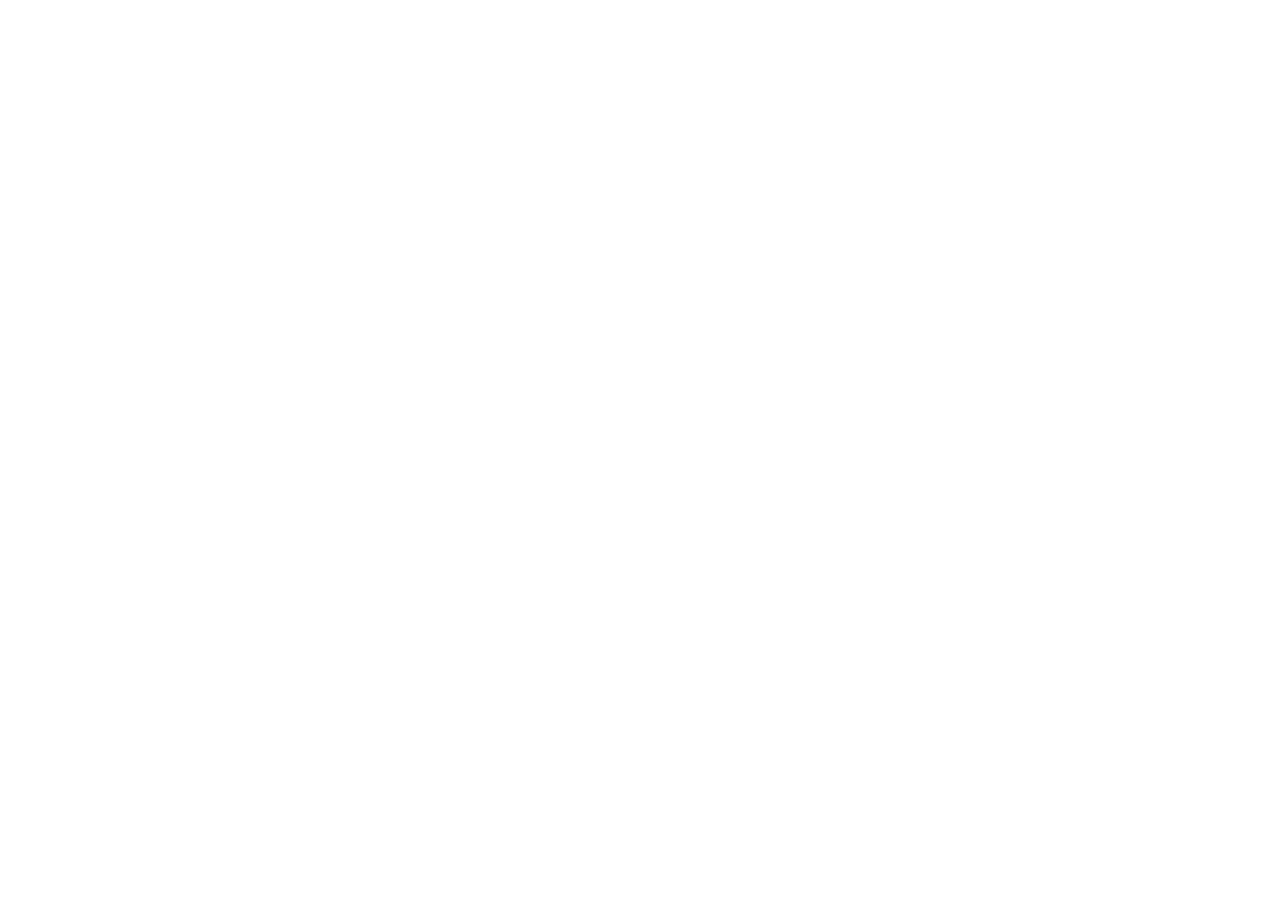
==== Exam.html @ 9e0370f5 "17" ====
<!DOCTYPE html>
<html lang="en">
<head>
    <meta charset="UTF-8">
    <meta name="viewport" content="width=device-width, initial-scale=1.0">
    <title>Document</title>
</head>
<body>
    
</body>
</html>
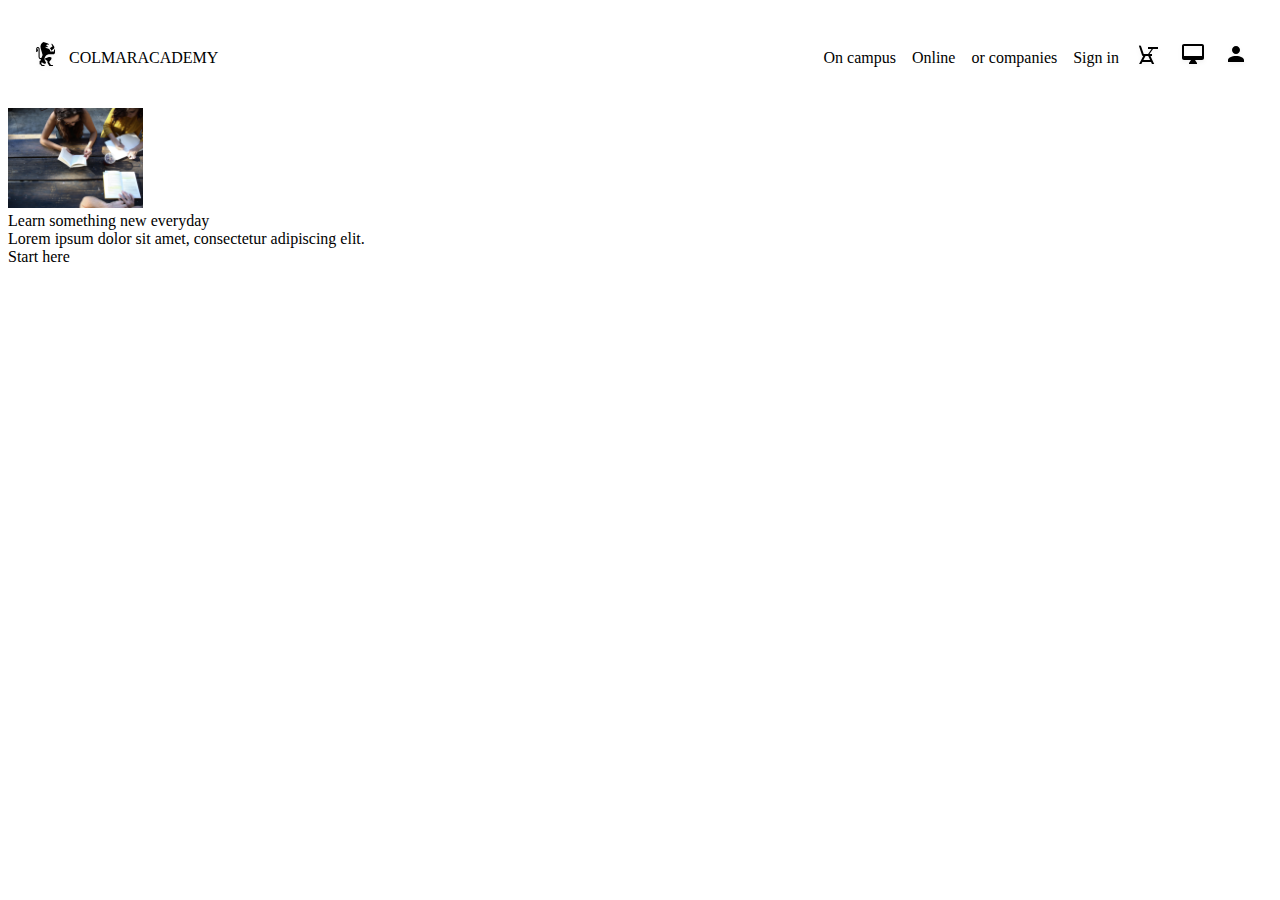
==== commit 674d2c13: "17" ====
--- a/Exam.html
+++ b/Exam.html
@@ -4,8 +4,37 @@
     <meta charset="UTF-8">
     <meta name="viewport" content="width=device-width, initial-scale=1.0">
     <title>Document</title>
+    <link rel="stylesheet" href="Exam.css">
 </head>
+
 <body>
+        <header>
+        <div class ="h">
+            <div><img src="/capstone_colmar_assets/images/ic-logo.svg" alt=""></div>
+            <div >COLMAR</>ACADEMY</div>
+        </div>
+        <div class="font">
+            <div >On campus</div>
+            <div>Online</div>
+            <div>or companies</div>
+            <div>Sign in</div>
+            <div class="icon">
+            <div><img src="/capstone_colmar_assets/images/ic-on-campus.svg" alt=""></div>
+            <div><img src="/capstone_colmar_assets/images/ic-online.svg" alt=""></div>
+            <div><img src="/capstone_colmar_assets/images/ic-login.svg" alt=""></div>
+            </div>
+        </div>
+    </header>
     
+    <div>
+        <div><img src="/capstone_colmar_assets/images/banner.jpg" height="100px"></div>
+        <div>Learn something new everyday</div>
+        <div>Lorem ipsum dolor sit amet, consectetur adipiscing elit.</div>
+        <div>Start here</div>
+    </div>
+    <div>
+        
+    </div>
+
 </body>
 </html>--- a/Exam.css
+++ b/Exam.css
@@ -0,0 +1,27 @@
+header{
+ display: flex;
+ justify-content: space-between;
+ align-items: center;
+}
+
+.h{ 
+    display: flex;
+    margin: 32px 24px ;
+    gap: 10px;
+    align-items: center;
+}
+.font{
+    display: flex; 
+    gap: 16px; 
+    margin: 32px 24px ;
+    align-items: center;
+}
+.icon{
+   display: flex;
+   align-items: center;
+   gap: 16px; 
+   
+}
+@media screen {
+    
+}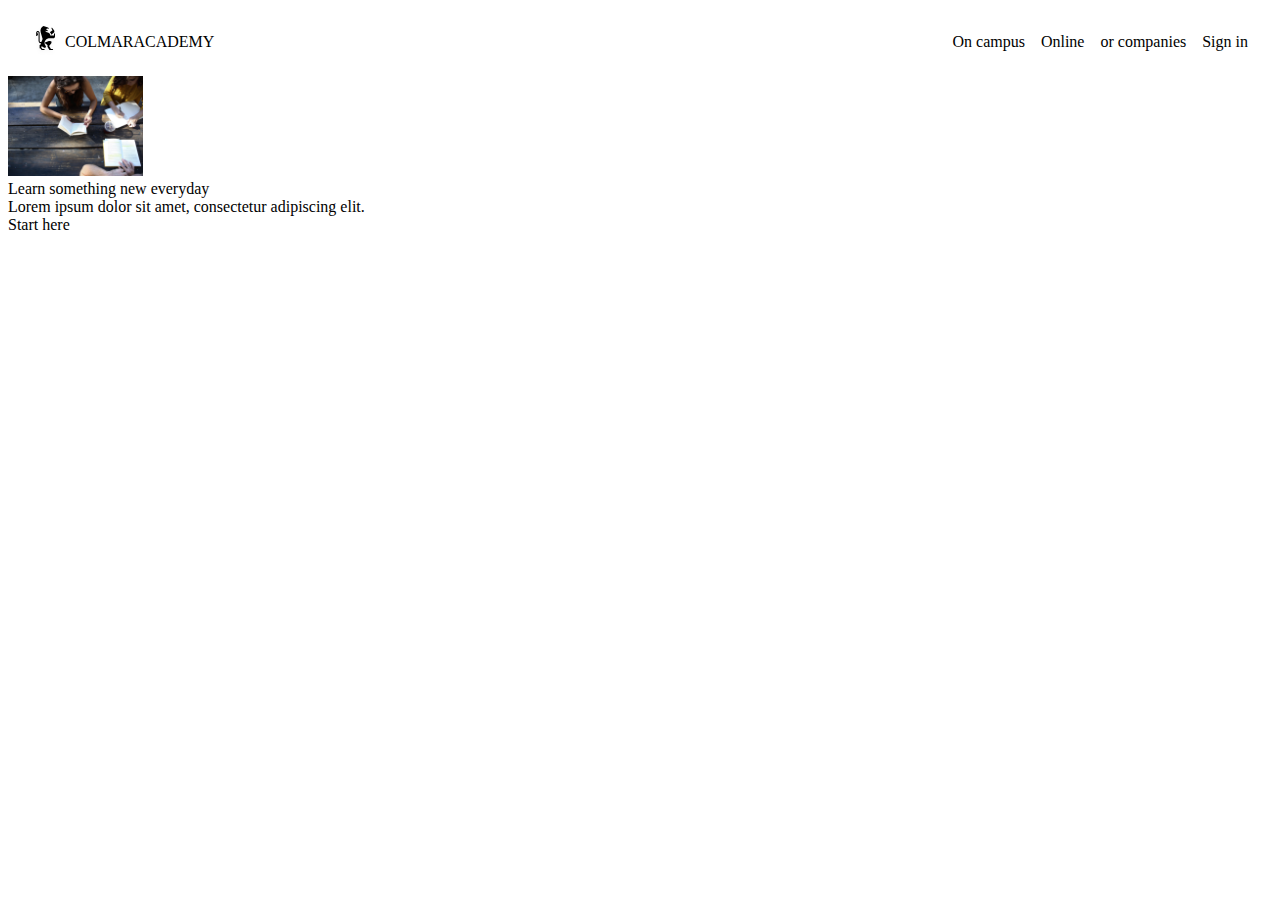
==== commit e36ffaea: "nav bar" ====
--- a/Exam.html
+++ b/Exam.html
@@ -11,18 +11,16 @@
         <header>
         <div class ="h">
             <div><img src="/capstone_colmar_assets/images/ic-logo.svg" alt=""></div>
-            <div >COLMAR</>ACADEMY</div>
+            <div class="icon"><img src="/capstone_colmar_assets/images/ic-on-campus.svg" alt=""></div>
+            <div class="icon"><img src="/capstone_colmar_assets/images/ic-online.svg" alt=""></div>
+            <div class="icon"><img src="/capstone_colmar_assets/images/ic-login.svg" alt=""></div>
+            <div class="f">COLMAR</>ACADEMY</div>
         </div>
         <div class="font">
-            <div >On campus</div>
-            <div>Online</div>
-            <div>or companies</div>
-            <div>Sign in</div>
-            <div class="icon">
-            <div><img src="/capstone_colmar_assets/images/ic-on-campus.svg" alt=""></div>
-            <div><img src="/capstone_colmar_assets/images/ic-online.svg" alt=""></div>
-            <div><img src="/capstone_colmar_assets/images/ic-login.svg" alt=""></div>
-            </div>
+            <div class="f">On campus</div>
+            <div class="f">Online</div>
+            <div class="f">or companies</div>
+            <div class="f">Sign in</div>
         </div>
     </header>
     
@@ -33,7 +31,7 @@
         <div>Start here</div>
     </div>
     <div>
-        
+
     </div>
 
 </body>
--- a/Exam.css
+++ b/Exam.css
@@ -2,26 +2,48 @@
  display: flex;
  justify-content: space-between;
  align-items: center;
+ padding: 16px 0;
+ margin: 0 24px;
+ 
 }
 
 .h{ 
     display: flex;
-    margin: 32px 24px ;
-    gap: 10px;
+    gap: 6px;
+     /* justify-content:  space-between; */
     align-items: center;
+   
+    
 }
 .font{
     display: flex; 
     gap: 16px; 
-    margin: 32px 24px ;
     align-items: center;
 }
 .icon{
-   display: flex;
-   align-items: center;
+    display: flex;
+    justify-content: center;
+    align-items: center;
    gap: 16px; 
    
 }
-@media screen {
+  /* moblie */
+@media screen and (max-width: 895px) and (min-width: 400px) {
+    .f{
+        display: none;
+        padding: 16px 0;}
+     .h{
+        justify-content:  space-between;
+        align-items: center;
+        width: 100%;
+     }
+}
+
+/* web */
+@media screen and (max-width: 2000px)and (min-width: 600px) {
+    .icon{
+        display: none;
+
+    }
     
 }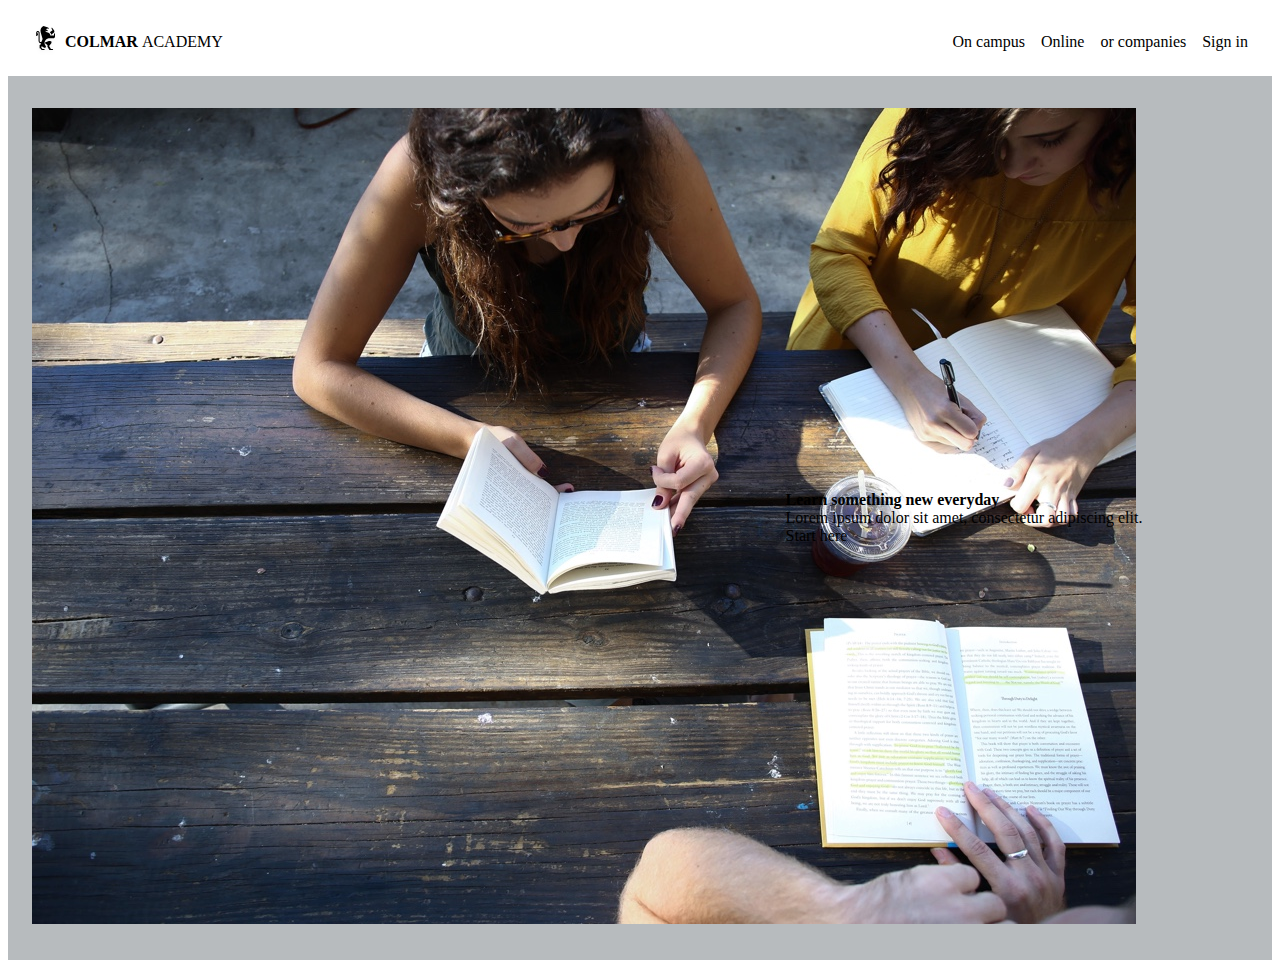
==== commit d874b9af: "img" ====
--- a/Exam.html
+++ b/Exam.html
@@ -14,7 +14,7 @@
             <div class="icon"><img src="/capstone_colmar_assets/images/ic-on-campus.svg" alt=""></div>
             <div class="icon"><img src="/capstone_colmar_assets/images/ic-online.svg" alt=""></div>
             <div class="icon"><img src="/capstone_colmar_assets/images/ic-login.svg" alt=""></div>
-            <div class="f">COLMAR</>ACADEMY</div>
+            <div class="f"><strong>COLMAR </strong>  ACADEMY</div>
         </div>
         <div class="font">
             <div class="f">On campus</div>
@@ -24,15 +24,16 @@
         </div>
     </header>
     
-    <div>
-        <div><img src="/capstone_colmar_assets/images/banner.jpg" height="100px"></div>
-        <div>Learn something new everyday</div>
-        <div>Lorem ipsum dolor sit amet, consectetur adipiscing elit.</div>
-        <div>Start here</div>
+    <div class="box1">
+        <div class="img"><img src="/capstone_colmar_assets/images/banner.jpg" ></div>
+
+        <div class="box2">
+            <div><strong>Learn something new everyday</strong></div>
+            <div>Lorem ipsum dolor sit amet, consectetur adipiscing elit.</div>
+            <div class="botton">Start here</div>
+        </div>
     </div>
-    <div>
 
-    </div>
 
 </body>
 </html>--- a/Exam.css
+++ b/Exam.css
@@ -1,3 +1,6 @@
+
+
+
 header{
  display: flex;
  justify-content: space-between;
@@ -10,10 +13,7 @@
 .h{ 
     display: flex;
     gap: 6px;
-     /* justify-content:  space-between; */
-    align-items: center;
-   
-    
+    align-items: center; 
 }
 .font{
     display: flex; 
@@ -25,8 +25,32 @@
     justify-content: center;
     align-items: center;
    gap: 16px; 
-   
 }
+
+
+
+
+.box1{
+    background-color: rgb(183, 187, 190);
+    display: flex;
+    padding: 32px 24px;
+    align-items: center;
+}
+
+.img{
+width: 60%;
+}
+
+.box2{
+    padding: 0px 24px;
+    gap: 10px;
+    justify-content: space-between;
+}
+
+
+
+
+
   /* moblie */
 @media screen and (max-width: 895px) and (min-width: 400px) {
     .f{
@@ -36,6 +60,7 @@
         justify-content:  space-between;
         align-items: center;
         width: 100%;
+        padding: 16px 0;
      }
 }
 
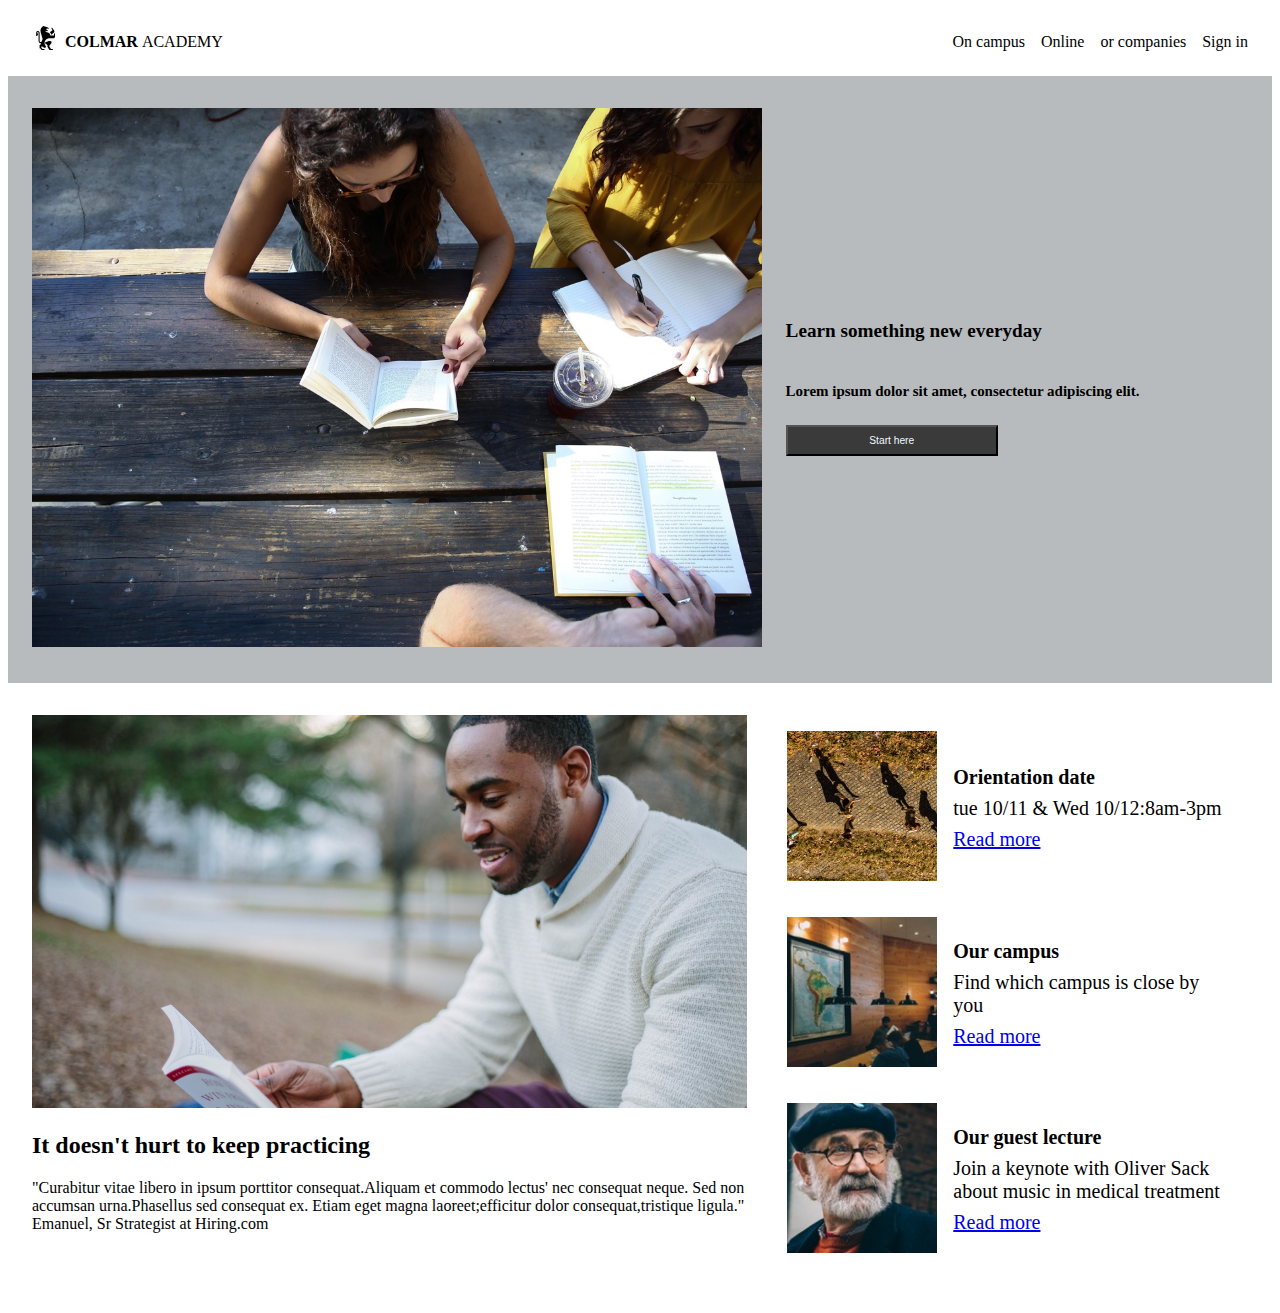
==== commit 7621fccd: "box2" ====
--- a/Exam.html
+++ b/Exam.html
@@ -14,7 +14,7 @@
             <div class="icon"><img src="/capstone_colmar_assets/images/ic-on-campus.svg" alt=""></div>
             <div class="icon"><img src="/capstone_colmar_assets/images/ic-online.svg" alt=""></div>
             <div class="icon"><img src="/capstone_colmar_assets/images/ic-login.svg" alt=""></div>
-            <div class="f"><strong>COLMAR </strong>  ACADEMY</div>
+            <div class="f"><strong>COLMAR </strong>ACADEMY</div>
         </div>
         <div class="font">
             <div class="f">On campus</div>
@@ -22,18 +22,81 @@
             <div class="f">or companies</div>
             <div class="f">Sign in</div>
         </div>
-    </header>
-    
+        </header>
+
+
+    <!-- box1 -->
     <div class="box1">
-        <div class="img"><img src="/capstone_colmar_assets/images/banner.jpg" ></div>
+        <div class="img1"><img src="/capstone_colmar_assets/images/banner.jpg" ></div>
+        <div class="box11">
+            <h2>Learn something new everyday</h2>
+            <div><h3>Lorem ipsum dolor sit amet, consectetur adipiscing elit.</h3></div>
+            <button>Start here</button>
+        </div>
+    </div>
 
-        <div class="box2">
-            <div><strong>Learn something new everyday</strong></div>
-            <div>Lorem ipsum dolor sit amet, consectetur adipiscing elit.</div>
-            <div class="botton">Start here</div>
+<!-- box2 -->
+    <div class="box2">
+        
+    <div class="box21">
+            <img src="/capstone_colmar_assets/images/information-main.jpg" alt="">
+
+        <div class="box23">
+            <h2>It doesn't hurt to keep practicing</h2>
+            <p>"Curabitur vitae libero in ipsum porttitor consequat.Aliquam et commodo lectus' nec consequat neque.
+            Sed non accumsan urna.Phasellus sed consequat ex. 
+            Etiam eget magna laoreet;efficitur dolor consequat,tristique ligula."</p>
+            <span>Emanuel, Sr Strategist at Hiring.com</span>  
         </div>
     </div>
 
 
+        <div class="box22">
+            <div class="box221">
+                <div class="img2"><img src="/capstone_colmar_assets/images/information-orientation.jpg" alt=""></div>
+                <div class="box221-1" >
+                <h4>Orientation date</h4>
+                <p>tue 10/11 & Wed 10/12:8am-3pm</p>
+                <a href="/capstone_colmar_assets/videos/thesis.mp4">Read more</a>
+                </div>
+            
+            </div>
+            
+            <div class="box221">
+                <div class="img2"><img src="/capstone_colmar_assets/images/information-campus.jpg" alt=""></div>
+                <div class="box221-1" >
+                <h4>Our campus</h4>
+                <p>Find which campus is close by you</p>
+                <a href="/capstone_colmar_assets/videos/thesis.mp4">Read more</a>
+                </div>
+            
+            </div>
+            
+            <div class="box221">
+                <div class="img2"><img src="/capstone_colmar_assets/images/information-guest-lecture.jpg" alt=""></div>
+                <div class="box221-1" >
+                <h4>Our guest lecture</h4>
+                <p>Join a keynote with Oliver Sack about music in medical treatment </p>
+                <a href="/capstone_colmar_assets/videos/thesis.mp4">Read more</a>
+                </div>
+            
+            </div>
+            
+        </div>
+    </div>
+
+
+<!-- box3 -->
+ <!-- <div>
+    <div>Start learning</div>
+    <div>
+        <div><img src="/capstone_colmar_assets/images/course-software.jpg" alt=""></div>
+    <div>Software emgineering</div>
+    <h2>COURSES</h2>
+    <p> Web Development, Mobile </p>
+    <p> Development,iot,APls </p>
+    </div>
+ </div> -->
+
 </body>
 </html>--- a/Exam.css
+++ b/Exam.css
@@ -1,5 +1,10 @@
 
-
+p{
+    margin: 0;
+}
+h4{
+    margin: 0;
+}
 
 header{
  display: flex;
@@ -28,31 +33,81 @@
 }
 
 
-
-
+/* box1 */
 .box1{
     background-color: rgb(183, 187, 190);
     display: flex;
-    padding: 32px 24px;
-    align-items: center;
+    flex-direction: row;
+   padding: 32px 24px;
+    gap: 24px;
+}
+.img1{
+width: 60%;
+}
+img{
+    width: 100%;
+}
+.box11{
+    display: flex;
+    flex-direction: column;
+    justify-content: center;
+    gap: 10px;
+   font-size: 80%;
+}
+button{
+    background-color: rgb(59, 58, 58);
+    padding: 8px 0;
+   font-size: 80%;
+   color: aliceblue;
+   width: 60%;
 }
 
-.img{
-width: 60%;
+/* box2 */
+.box2{
+    display: flex;
+    flex-direction: row;
+     padding: 32px 24px;
+    gap: 24px;
 }
+.box21{
+    width: 60%;
+}
+.box23{
+ 
+} 
+.box22{
+    width: 40%;
+}
+.img2{
+    width: 35%;
+}
+.box221{
+    display: flex;
+    flex-direction: row;
+    padding: 16px 16px;
 
-.box2{
-    padding: 0px 24px;
-    gap: 10px;
-    justify-content: space-between;
+}
+.box221-1{
+    width: 65%;
+    gap:8px;
+    display: flex;
+    justify-content: center;
+    flex-direction: column;
+    padding-left: 16px;
+   font-size: 20px;
 }
 
 
 
 
 
+
+/* body:hover{
+    background-color: rgb(0, 119, 237);
+} */
+
   /* moblie */
-@media screen and (max-width: 895px) and (min-width: 400px) {
+@media screen and (max-width: 700px) and (min-width: 400px) {
     .f{
         display: none;
         padding: 16px 0;}
@@ -62,13 +117,18 @@
         width: 100%;
         padding: 16px 0;
      }
+     .box1{
+        display: flex;
+        flex-direction: column;
+     }
+     
 }
 
 /* web */
-@media screen and (max-width: 2000px)and (min-width: 600px) {
+@media screen and (max-width:2000px)and (min-width: 600px) {
     .icon{
         display: none;
-
     }
     
+    
 }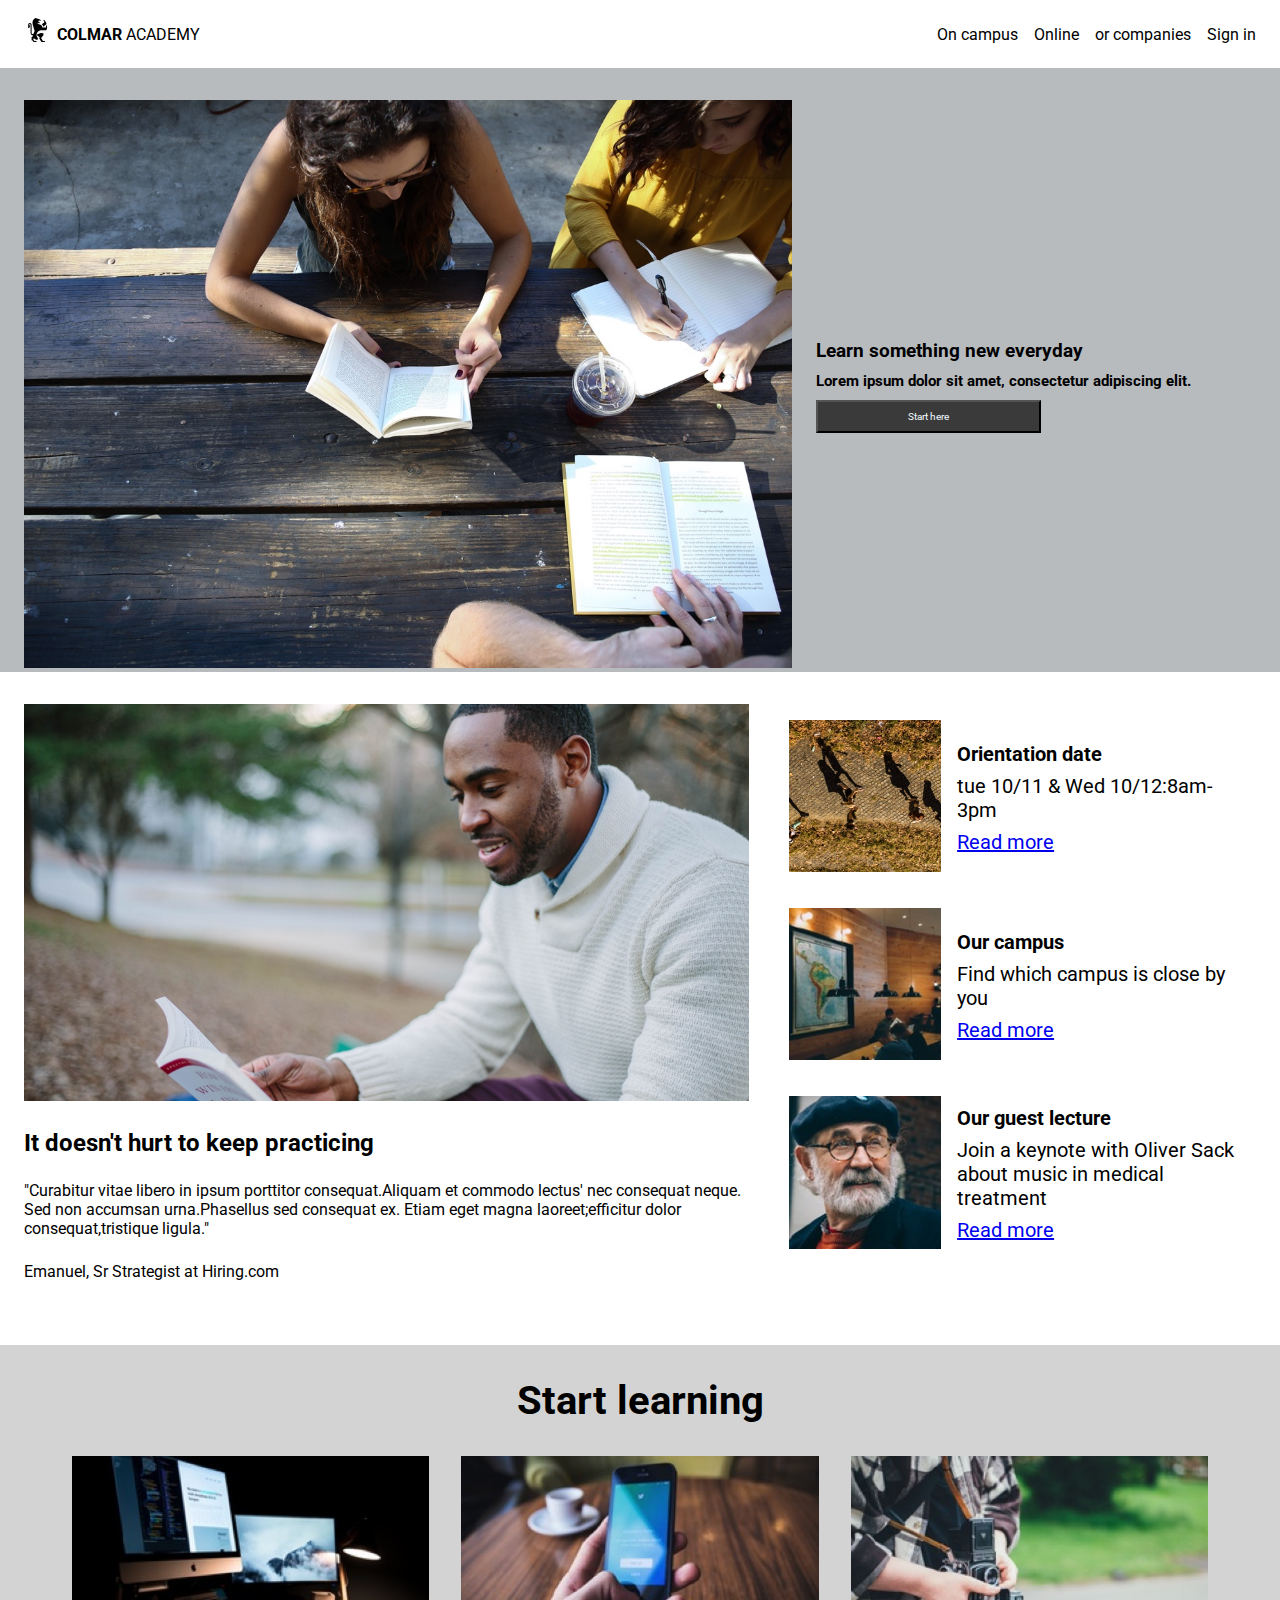
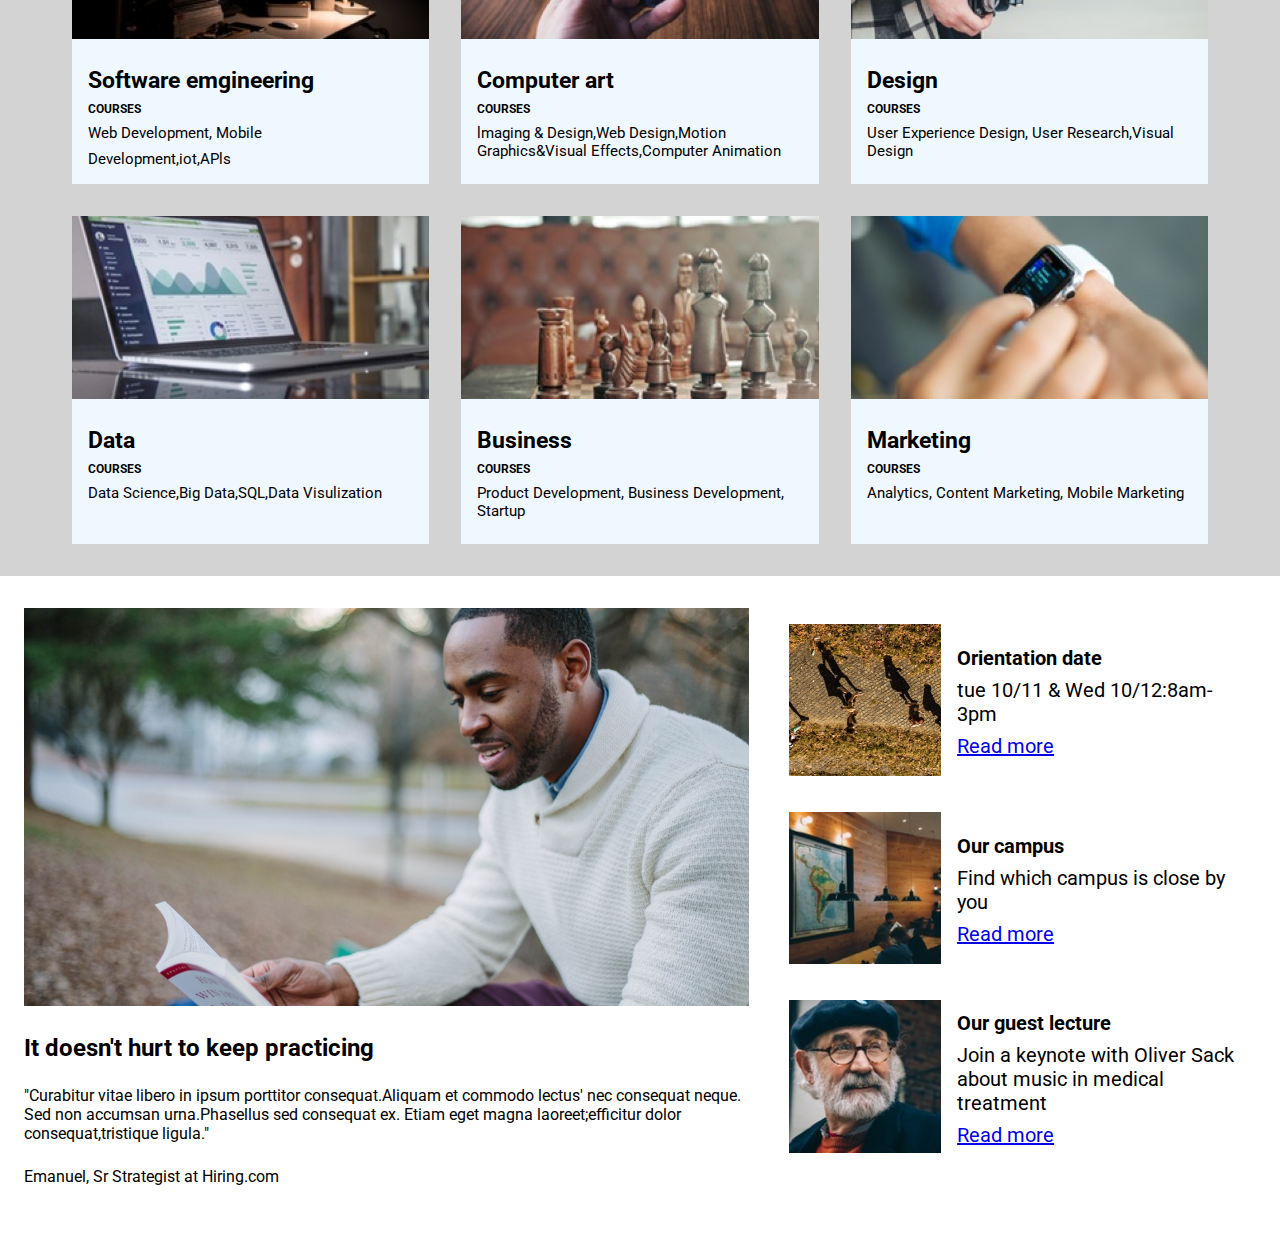
==== commit 4c86a514: "learning" ====
--- a/Exam.html
+++ b/Exam.html
@@ -1,5 +1,6 @@
 <!DOCTYPE html>
 <html lang="en">
+
 <head>
     <meta charset="UTF-8">
     <meta name="viewport" content="width=device-width, initial-scale=1.0">
@@ -8,8 +9,8 @@
 </head>
 
 <body>
-        <header>
-        <div class ="h">
+    <header>
+        <div class="h">
             <div><img src="/capstone_colmar_assets/images/ic-logo.svg" alt=""></div>
             <div class="icon"><img src="/capstone_colmar_assets/images/ic-on-campus.svg" alt=""></div>
             <div class="icon"><img src="/capstone_colmar_assets/images/ic-online.svg" alt=""></div>
@@ -22,81 +23,206 @@
             <div class="f">or companies</div>
             <div class="f">Sign in</div>
         </div>
-        </header>
+    </header>
 
 
     <!-- box1 -->
     <div class="box1">
-        <div class="img1"><img src="/capstone_colmar_assets/images/banner.jpg" ></div>
+        <div class="img1"><img src="/capstone_colmar_assets/images/banner.jpg"></div>
         <div class="box11">
             <h2>Learn something new everyday</h2>
-            <div><h3>Lorem ipsum dolor sit amet, consectetur adipiscing elit.</h3></div>
+
+            <div class="box11-1">
+                <h3>Lorem ipsum dolor sit amet, consectetur adipiscing elit.</h3>
+            </div>
             <button>Start here</button>
         </div>
     </div>
 
-<!-- box2 -->
+    <!-- box2 -->
     <div class="box2">
-        
-    <div class="box21">
+        <div class="box21">
             <img src="/capstone_colmar_assets/images/information-main.jpg" alt="">
 
-        <div class="box23">
-            <h2>It doesn't hurt to keep practicing</h2>
-            <p>"Curabitur vitae libero in ipsum porttitor consequat.Aliquam et commodo lectus' nec consequat neque.
-            Sed non accumsan urna.Phasellus sed consequat ex. 
-            Etiam eget magna laoreet;efficitur dolor consequat,tristique ligula."</p>
-            <span>Emanuel, Sr Strategist at Hiring.com</span>  
-        </div>
-    </div>
+            <div class="box23">
+                <h2 class="box23-1">It doesn't hurt to keep practicing</h2>
+
+                <p>"Curabitur vitae libero in ipsum porttitor consequat.Aliquam et commodo lectus' nec consequat neque.
+                    Sed non accumsan urna.Phasellus sed consequat ex.
+                    Etiam eget magna laoreet;efficitur dolor consequat,tristique ligula."</p>
+
+                <p class="box23-2">Emanuel, Sr Strategist at Hiring.com</p>
+
+            </div>
+        </div>
 
 
         <div class="box22">
             <div class="box221">
                 <div class="img2"><img src="/capstone_colmar_assets/images/information-orientation.jpg" alt=""></div>
-                <div class="box221-1" >
-                <h4>Orientation date</h4>
-                <p>tue 10/11 & Wed 10/12:8am-3pm</p>
-                <a href="/capstone_colmar_assets/videos/thesis.mp4">Read more</a>
-                </div>
-            
-            </div>
-            
+                <div class="img2-1"><img src="/capstone_colmar_assets/images/information-orientation-mobile.jpg" alt="">
+                </div>
+                <div class="box221-1">
+                    <h4>Orientation date</h4>
+                    <p>tue 10/11 & Wed 10/12:8am-3pm</p>
+                    <a href="/capstone_colmar_assets/videos/thesis.mp4">Read more</a>
+                </div>
+
+            </div>
+
             <div class="box221">
                 <div class="img2"><img src="/capstone_colmar_assets/images/information-campus.jpg" alt=""></div>
-                <div class="box221-1" >
-                <h4>Our campus</h4>
-                <p>Find which campus is close by you</p>
-                <a href="/capstone_colmar_assets/videos/thesis.mp4">Read more</a>
-                </div>
-            
-            </div>
-            
-            <div class="box221">
-                <div class="img2"><img src="/capstone_colmar_assets/images/information-guest-lecture.jpg" alt=""></div>
-                <div class="box221-1" >
-                <h4>Our guest lecture</h4>
-                <p>Join a keynote with Oliver Sack about music in medical treatment </p>
-                <a href="/capstone_colmar_assets/videos/thesis.mp4">Read more</a>
-                </div>
-            
-            </div>
-            
-        </div>
-    </div>
-
-
-<!-- box3 -->
- <!-- <div>
-    <div>Start learning</div>
-    <div>
-        <div><img src="/capstone_colmar_assets/images/course-software.jpg" alt=""></div>
-    <div>Software emgineering</div>
-    <h2>COURSES</h2>
-    <p> Web Development, Mobile </p>
-    <p> Development,iot,APls </p>
-    </div>
- </div> -->
-
+                <div class="img2-1"><img src="/capstone_colmar_assets/images/information-campus-mobile.jpg "></div>
+                <div class="box221-1">
+                    <h4>Our campus</h4>
+                    <p>Find which campus is close by you</p>
+                    <a href="/capstone_colmar_assets/videos/thesis.mp4">Read more</a>
+                </div>
+
+            </div>
+
+            <div class="box221">
+                <div class="img2"><img src="/capstone_colmar_assets/images/information-guest-lecture.jpg"></div>
+                <div class="img2-1"><img src="/capstone_colmar_assets/images/information-guest-lecture-mobile.jpg">
+                </div>
+                <div class="box221-1">
+                    <h4>Our guest lecture</h4>
+                    <p>Join a keynote with Oliver Sack about music in medical treatment </p>
+                    <a href="/capstone_colmar_assets/videos/thesis.mp4">Read more</a>
+                </div>
+
+            </div>
+
+        </div>
+    </div>
+
+
+    <!-- box3 -->
+    <div class="name">
+        <h1>Start learning</h1>
+        <div class=" name_learning">
+            <div>Software engineering</div>
+            <div>Computer art</div>
+            <div>Design</div>
+            <div>Data</div>
+            <div>Business</div>
+            <div>Marketing</div>
+        </div>
+        <div class="learning">
+
+            <div class="learning_box">
+                <div><img src="/capstone_colmar_assets/images/course-software.jpg" alt=""></div>
+                <div class="learning_name">
+                    <h2>Software emgineering</h2>
+                    <h5>COURSES</h5>
+                    <p> Web Development, Mobile </p>
+                    <p> Development,iot,APls </p>
+                </div>
+            </div>
+
+            <div class="learning_box">
+                <div><img src="/capstone_colmar_assets/images/course-computer-art.jpg" alt=""></div>
+                <div class="learning_name">
+                    <h2>Computer art</h2>
+                    <h5>COURSES</h5>
+                    <p> lmaging & Design,Web Design,Motion Graphics&Visual Effects,Computer Animation </p>
+                </div>
+            </div>
+
+            <div class="learning_box">
+                <div><img src="/capstone_colmar_assets/images/course-design.jpg" alt=""></div>
+                <div class="learning_name">
+                    <h2>Design</h2>
+                    <h5>COURSES</h5>
+                    <p> User Experience Design, User Research,Visual Design </p>
+                </div>
+            </div>
+
+            <div class="learning_box">
+                <div><img src="/capstone_colmar_assets/images/course-data.jpg" alt=""></div>
+                <div class="learning_name">
+                    <h2>Data</h2>
+                    <h5>COURSES</h5>
+                    <p> Data Science,Big Data,SQL,Data Visulization</p>
+                </div>
+            </div>
+
+            <div class="learning_box">
+                <div><img src="/capstone_colmar_assets/images/course-business.jpg" alt=""></div>
+                <div class="learning_name">
+                    <h2>Business</h2>
+                    <h5>COURSES</h5>
+                    <p> Product Development, Business Development, Startup </p>
+                </div>
+            </div>
+
+            <div class="learning_box">
+                <div><img src="/capstone_colmar_assets/images/course-marketing.jpg" alt=""></div>
+                <div class="learning_name">
+                    <h2>Marketing</h2>
+                    <h5>COURSES</h5>
+                    <p> Analytics, Content Marketing, Mobile Marketing</p>
+                </div>
+            </div>
+        </div>
+    </div>
+
+    <!-- box4 -->
+    <div class="box2">
+        <div class="box21">
+            <img src="/capstone_colmar_assets/images/information-main.jpg" alt="">
+
+            <div class="box23">
+                <h2 class="box23-1">It doesn't hurt to keep practicing</h2>
+
+                <p>"Curabitur vitae libero in ipsum porttitor consequat.Aliquam et commodo lectus' nec consequat neque.
+                    Sed non accumsan urna.Phasellus sed consequat ex.
+                    Etiam eget magna laoreet;efficitur dolor consequat,tristique ligula."</p>
+
+                <p class="box23-2">Emanuel, Sr Strategist at Hiring.com</p>
+
+            </div>
+        </div>
+
+
+        <div class="box22">
+            <div class="box221">
+                <div class="img2"><img src="/capstone_colmar_assets/images/information-orientation.jpg" alt=""></div>
+                <div class="img2-1"><img src="/capstone_colmar_assets/images/information-orientation-mobile.jpg" alt="">
+                </div>
+                <div class="box221-1">
+                    <h4>Orientation date</h4>
+                    <p>tue 10/11 & Wed 10/12:8am-3pm</p>
+                    <a href="/capstone_colmar_assets/videos/thesis.mp4">Read more</a>
+                </div>
+
+            </div>
+
+            <div class="box221">
+                <div class="img2"><img src="/capstone_colmar_assets/images/information-campus.jpg" alt=""></div>
+                <div class="img2-1"><img src="/capstone_colmar_assets/images/information-campus-mobile.jpg "></div>
+                <div class="box221-1">
+                    <h4>Our campus</h4>
+                    <p>Find which campus is close by you</p>
+                    <a href="/capstone_colmar_assets/videos/thesis.mp4">Read more</a>
+                </div>
+
+            </div>
+
+            <div class="box221">
+                <div class="img2"><img src="/capstone_colmar_assets/images/information-guest-lecture.jpg"></div>
+                <div class="img2-1"><img src="/capstone_colmar_assets/images/information-guest-lecture-mobile.jpg">
+                </div>
+                <div class="box221-1">
+                    <h4>Our guest lecture</h4>
+                    <p>Join a keynote with Oliver Sack about music in medical treatment </p>
+                    <a href="/capstone_colmar_assets/videos/thesis.mp4">Read more</a>
+                </div>
+
+            </div>
+
+        </div>
+    </div>
 </body>
+
 </html>--- a/Exam.css
+++ b/Exam.css
@@ -1,134 +1,282 @@
-
-p{
+@import url('https://fonts.googleapis.com/css2?family=Roboto:ital,wght@0,100;0,300;0,400;0,500;0,700;0,900;1,100;1,300;1,400;1,500;1,700;1,900&display=swap');
+
+* {
     margin: 0;
-}
-h4{
-    margin: 0;
-}
-
-header{
- display: flex;
- justify-content: space-between;
- align-items: center;
- padding: 16px 0;
- margin: 0 24px;
- 
-}
-
-.h{ 
+    padding: 0;
+    font-family: "Roboto", sans-serif;
+}
+
+header {
+    display: flex;
+    justify-content: space-between;
+    align-items: center;
+    padding: 16px 0;
+    margin: 0 24px;
+
+}
+
+.h {
     display: flex;
     gap: 6px;
-    align-items: center; 
-}
-.font{
-    display: flex; 
-    gap: 16px; 
-    align-items: center;
-}
-.icon{
+    align-items: center;
+}
+
+.font {
+    display: flex;
+    gap: 16px;
+    align-items: center;
+}
+
+.icon {
     display: flex;
     justify-content: center;
     align-items: center;
-   gap: 16px; 
+    gap: 16px;
 }
 
 
 /* box1 */
-.box1{
+.box1 {
     background-color: rgb(183, 187, 190);
     display: flex;
     flex-direction: row;
-   padding: 32px 24px;
+    padding-top: 32px;
+    padding-left: 24px;
     gap: 24px;
-}
-.img1{
-width: 60%;
-}
-img{
     width: 100%;
 }
-.box11{
+
+.img1 {
+    width: 60%;
+}
+
+img {
+    width: 100%;
+}
+
+.box11 {
     display: flex;
     flex-direction: column;
     justify-content: center;
     gap: 10px;
-   font-size: 80%;
-}
-button{
+    font-size: 80%;
+}
+
+button {
     background-color: rgb(59, 58, 58);
     padding: 8px 0;
-   font-size: 80%;
-   color: aliceblue;
-   width: 60%;
+    font-size: 80%;
+    color: aliceblue;
+    width: 60%;
 }
 
 /* box2 */
-.box2{
+.box2 {
     display: flex;
     flex-direction: row;
-     padding: 32px 24px;
+    padding: 32px 24px;
     gap: 24px;
 }
-.box21{
+
+.box21 {
     width: 60%;
 }
-.box23{
- 
-} 
-.box22{
+
+.box23 {
+    padding-top: 24px;
+}
+
+.box23-1 {
+    padding-bottom: 24px;
+}
+
+.box23-2 {
+    padding-top: 24px;
+    padding-bottom: 32px;
+}
+
+.box22 {
     width: 40%;
 }
-.img2{
+
+.img2 {
     width: 35%;
 }
-.box221{
+
+.box221 {
     display: flex;
     flex-direction: row;
     padding: 16px 16px;
-
-}
-.box221-1{
+}
+
+.box221-1 {
     width: 65%;
-    gap:8px;
+    gap: 8px;
     display: flex;
     justify-content: center;
     flex-direction: column;
     padding-left: 16px;
-   font-size: 20px;
-}
-
-
-
-
-
+    font-size: 20px;
+}
+
+.learning {
+    display: grid;
+    grid-template-columns: 1fr 1fr 1fr;
+    grid-template-rows: 1fr 1fr;
+    gap: 32px;
+}
+
+.name {
+    background-color: lightgray;
+    padding: 32px 72px;
+
+}
+
+.name h1 {
+    padding-bottom: 32px;
+    font-size: 40px;
+    text-align: center;
+}
+.learning_box{
+    font-size: 15px;
+    background-color: aliceblue;
+    gap: 8px;
+}
+.learning_box h2{
+    width: 120%;
+    padding-top: 8px;
+}
+.learning_box h5{
+    padding-top: 8px;
+}
+.learning_box p{
+    padding-top: 8px;
+}
+
+.learning_name {
+    padding: 16px 16px;
+    
+}
+
+.name_learning{
+ display: flex;
+ flex-direction: column;
+ gap: 8px;
+}
+
+.name_learning div {
+     padding: 16px 16px 24px 16px;
+     background-color: lightgray;
+}
 
 /* body:hover{
     background-color: rgb(0, 119, 237);
 } */
 
-  /* moblie */
-@media screen and (max-width: 700px) and (min-width: 400px) {
-    .f{
-        display: none;
-        padding: 16px 0;}
-     .h{
-        justify-content:  space-between;
+/* moblie */
+@media screen and (max-width: 700px) and (min-width: 100px) {
+    .f {
+        display: none;
+        padding: 16px 0;
+    }
+
+    .h {
+        justify-content: space-between;
         align-items: center;
         width: 100%;
         padding: 16px 0;
-     }
-     .box1{
+    }
+
+    .box1 {
         display: flex;
         flex-direction: column;
-     }
-     
+        gap: 0;
+        padding: 0;
+        margin: 0;
+        padding-bottom: 32px;
+        width: auto;
+    }
+
+    .box11 {
+        gap: 0;
+        padding-left: 16px;
+        padding-top: 32px;
+        padding-right: 16px;
+    }
+
+    .box11-1 {
+        padding-top: 32px;
+        padding-bottom: 24px;
+    }
+
+    .img1 {
+        width: 100%;
+        padding: 0;
+        margin: 0;
+    }
+
+    button {
+        width: 100%;
+    }
+
+    .box21 {
+        display: none;
+    }
+
+    .box22 {
+        display: flex;
+        flex-direction: column;
+        padding: 0;
+        margin: 0;
+        padding: 16px 16px;
+        gap: 64px;
+        width: 100%;
+    }
+
+    .box221 {
+        display: flex;
+        flex-direction: column;
+    }
+
+    .box221 h4 {
+        padding-top: 16px;
+    }
+
+    .box2 {
+        padding: 0;
+        margin: 0;
+    }
+
+    .img2 {
+        display: none;
+    }
+
+    .img2-1 {
+        width: 100%;
+    }
+    .learning{
+        display: none;
+      
+    }
+    .name{
+          background-color: white;
+    }
 }
 
 /* web */
 @media screen and (max-width:2000px)and (min-width: 600px) {
-    .icon{
-        display: none;
-    }
-    
-    
+    .icon {
+        display: none;
+    }
+
+    .img2-1 {
+        display: none;
+    }
+    .name_learning{
+        display: none;
+        
+    }
+    .name{
+    background-color: lightgrey;
+    }
 }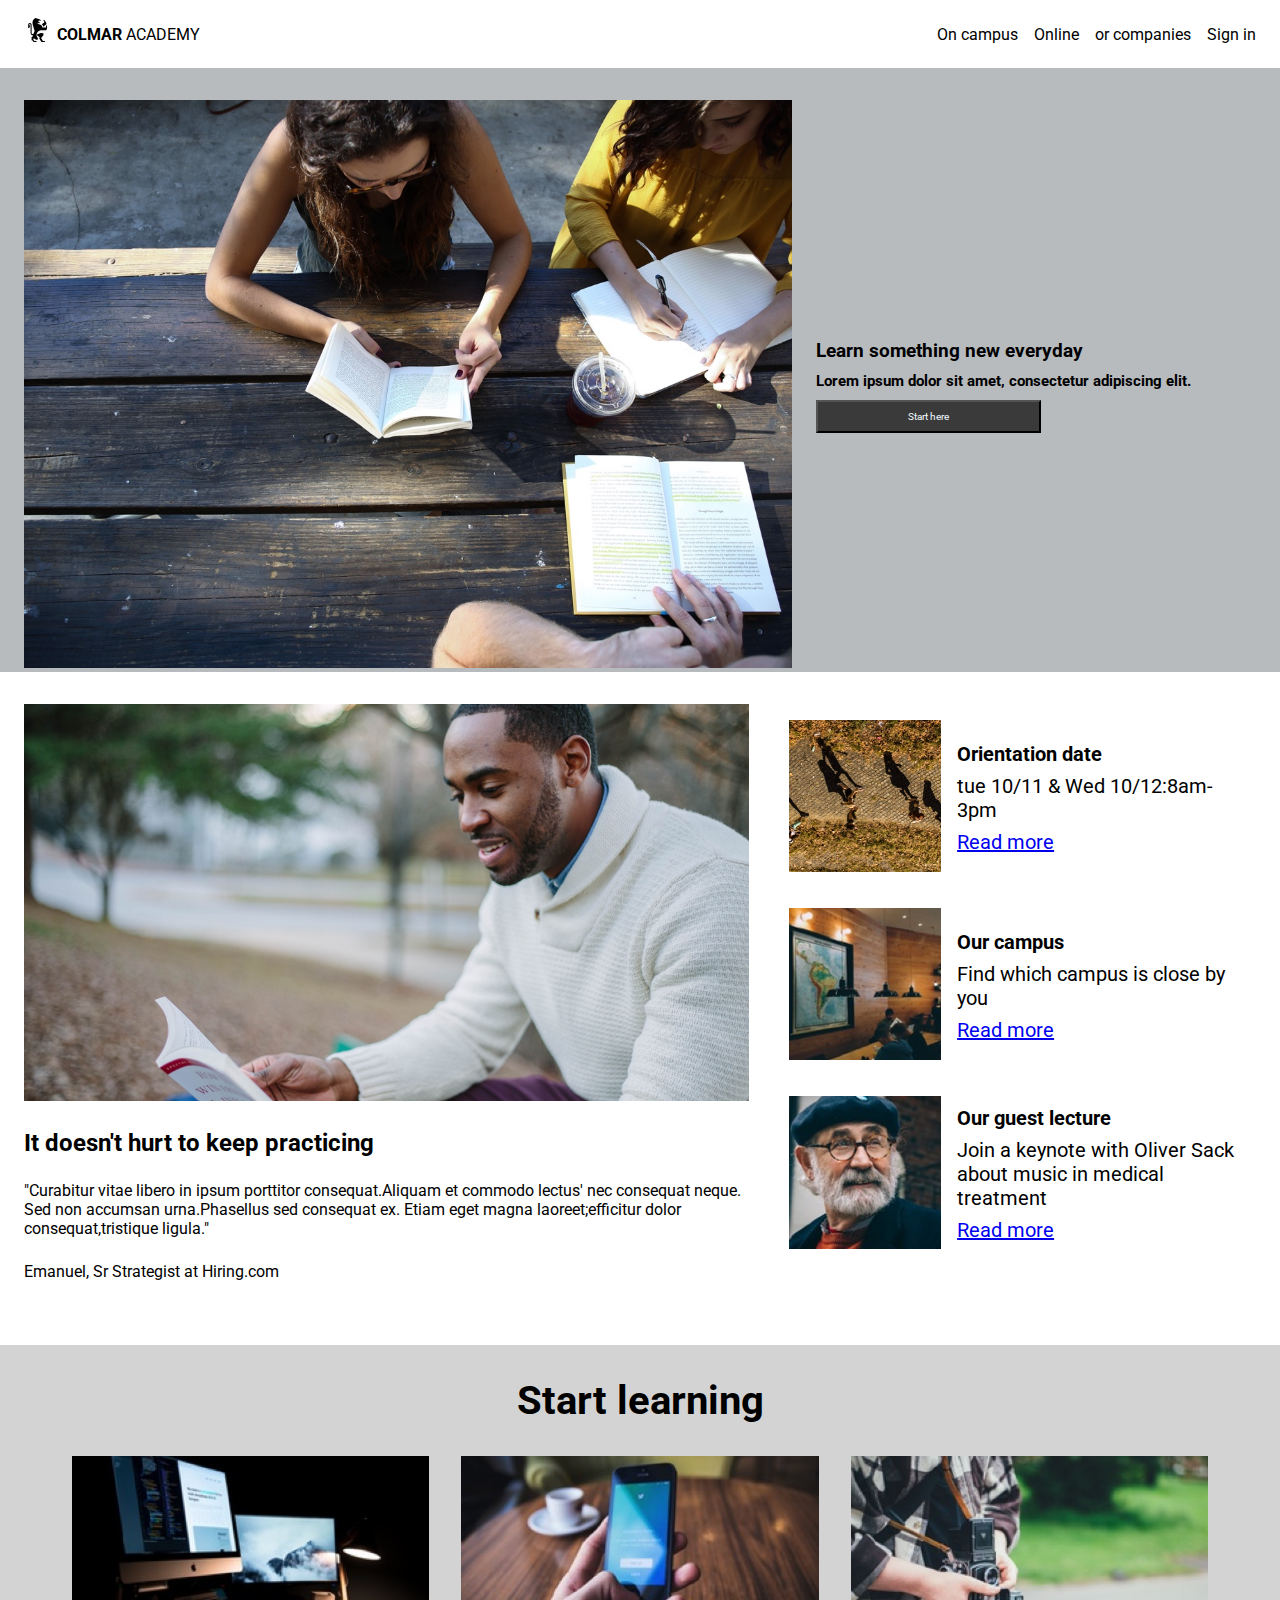
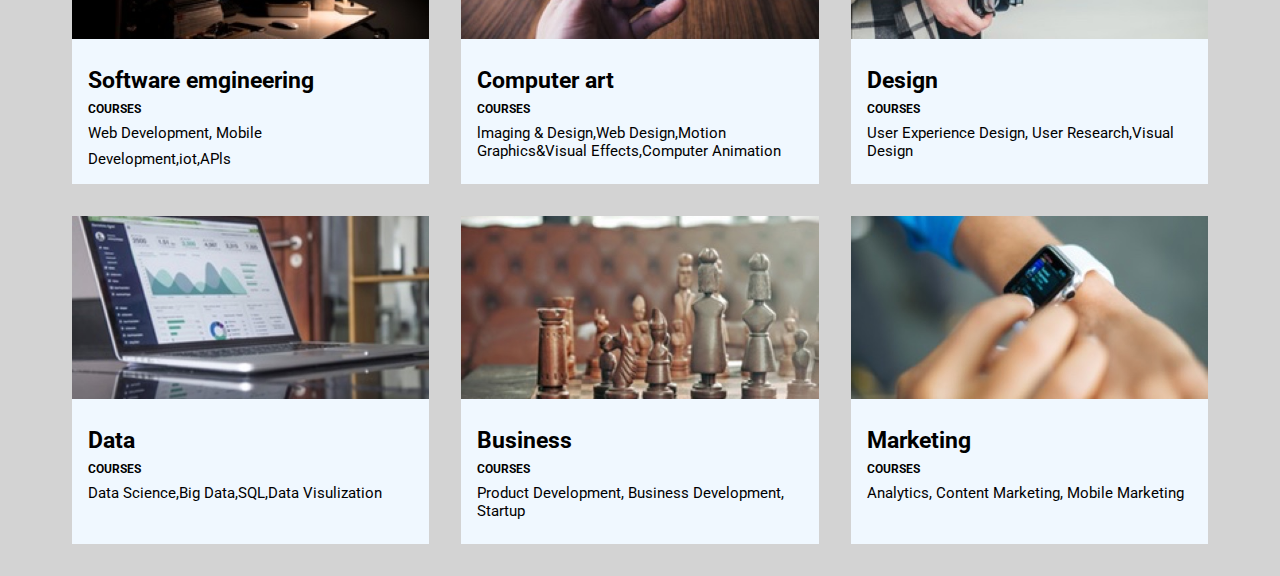
==== commit 9e0c8d69: "up date" ====
--- a/Exam.html
+++ b/Exam.html
@@ -168,7 +168,7 @@
     </div>
 
     <!-- box4 -->
-    <div class="box2">
+    <!-- <div class="box2">
         <div class="box21">
             <img src="/capstone_colmar_assets/images/information-main.jpg" alt="">
 
@@ -222,7 +222,7 @@
             </div>
 
         </div>
-    </div>
+    </div> -->
 </body>
 
 </html>